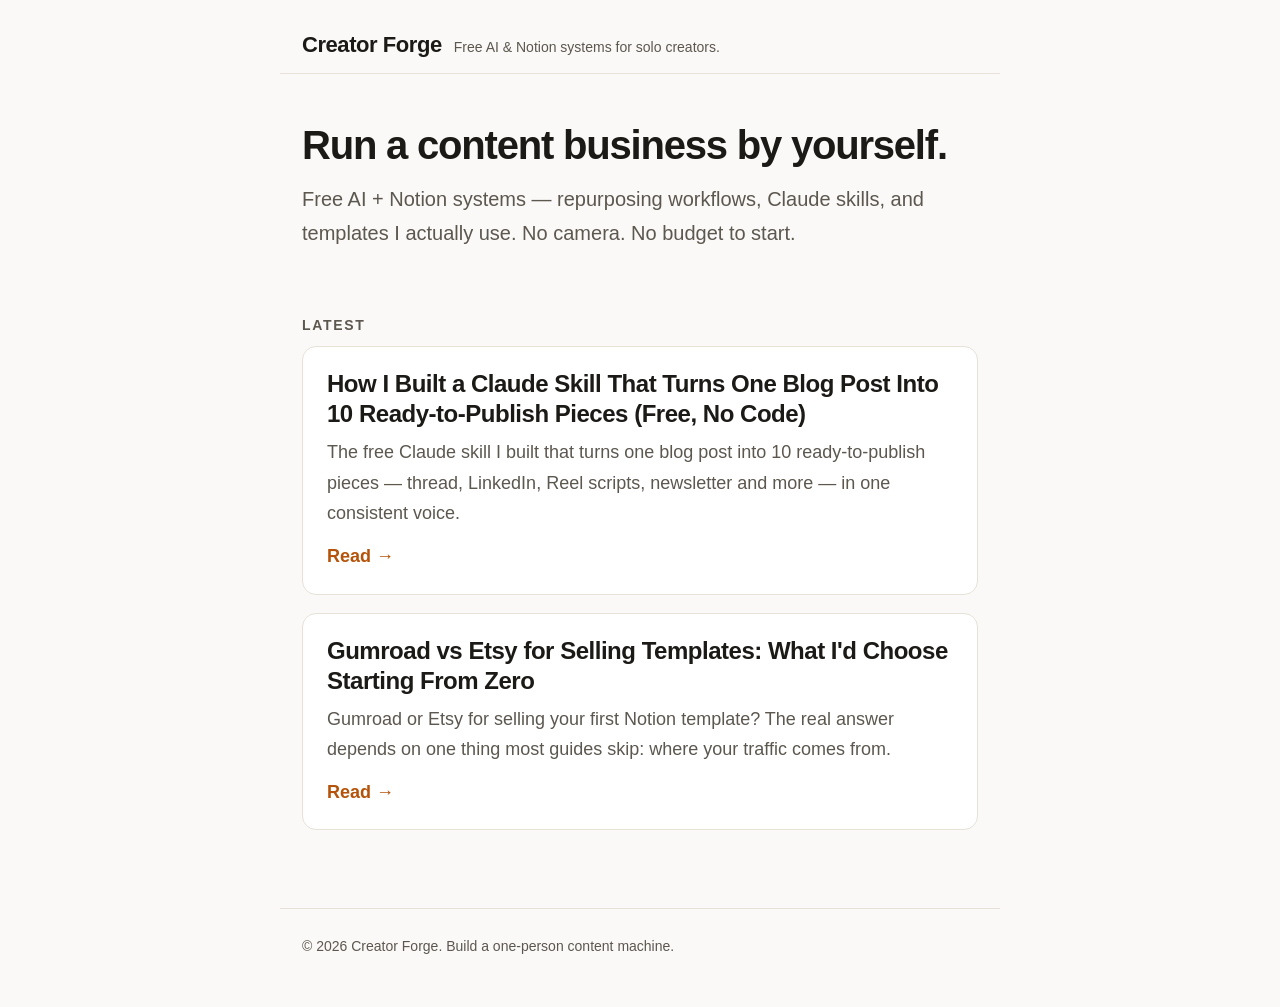
==== index.html @ 40d7f757 "Add files via upload" ====
<!DOCTYPE html>
<html lang="en">
<head>
<meta charset="utf-8">
<meta name="viewport" content="width=device-width, initial-scale=1">
<title>Creator Forge | Creator Forge</title>
<meta name="description" content="Free AI and Notion systems for solo and faceless content creators. Repurposing workflows, Claude skills, and templates to run a one-person business.">
<meta property="og:title" content="Creator Forge">
<meta property="og:description" content="Free AI and Notion systems for solo and faceless content creators. Repurposing workflows, Claude skills, and templates to run a one-person business.">
<meta property="og:type" content="website">
<link rel="stylesheet" href="styles.css">
</head>
<body>
<header class="site-header">
  <a class="brand" href="index.html">Creator Forge</a>
  <span class="tagline">Free AI &amp; Notion systems for solo creators.</span>
</header>
<main>
<section class="hero">
  <h1>Run a content business by yourself.</h1>
  <p>Free AI + Notion systems &mdash; repurposing workflows, Claude skills, and templates I actually use. No camera. No budget to start.</p>
</section>
<section class="posts">
  <h2 class="posts-title">Latest</h2>
  <ul class="cards">
    <li class="card">
      <h2><a href="claude-skill-repurpose-content.html">How I Built a Claude Skill That Turns One Blog Post Into 10 Ready-to-Publish Pieces (Free, No Code)</a></h2>
      <p>The free Claude skill I built that turns one blog post into 10 ready-to-publish pieces — thread, LinkedIn, Reel scripts, newsletter and more — in one consistent voice.</p>
      <a class="readmore" href="claude-skill-repurpose-content.html">Read &rarr;</a>
    </li>
    <li class="card">
      <h2><a href="gumroad-vs-etsy-templates.html">Gumroad vs Etsy for Selling Templates: What I&#x27;d Choose Starting From Zero</a></h2>
      <p>Gumroad or Etsy for selling your first Notion template? The real answer depends on one thing most guides skip: where your traffic comes from.</p>
      <a class="readmore" href="gumroad-vs-etsy-templates.html">Read &rarr;</a>
    </li>
  </ul>
</section>
</main>
<footer class="site-footer">
  <p>&copy; 2026 Creator Forge. Build a one-person content machine.</p>
</footer>
</body>
</html>
---- styles.css ----
:root{
  --bg:#faf9f7; --ink:#1c1a17; --muted:#5c574f; --accent:#d97706; --accent-dark:#b45309;
  --card:#ffffff; --border:#e7e2d9; --maxw:720px;
}
*{box-sizing:border-box}
html{-webkit-text-size-adjust:100%}
body{
  margin:0; background:var(--bg); color:var(--ink);
  font-family:-apple-system,BlinkMacSystemFont,"Segoe UI",Roboto,Helvetica,Arial,sans-serif;
  line-height:1.7; font-size:18px;
}
a{color:var(--accent-dark); text-decoration:none}
a:hover{text-decoration:underline}
main{max-width:var(--maxw); margin:0 auto; padding:0 22px}

/* header */
.site-header{
  max-width:var(--maxw); margin:0 auto; padding:26px 22px 10px;
  display:flex; align-items:baseline; gap:12px; flex-wrap:wrap;
  border-bottom:1px solid var(--border);
}
.brand{font-weight:800; font-size:22px; color:var(--ink); letter-spacing:-.02em}
.brand:hover{text-decoration:none; color:var(--accent-dark)}
.tagline{color:var(--muted); font-size:14px}

/* hero */
.hero{padding:48px 0 20px}
.hero h1{font-size:40px; line-height:1.15; letter-spacing:-.03em; margin:0 0 14px}
.hero p{font-size:20px; color:var(--muted); margin:0}

/* post list */
.posts{padding:20px 0 60px}
.posts-title{font-size:14px; text-transform:uppercase; letter-spacing:.12em; color:var(--muted); margin:24px 0 8px}
.cards{list-style:none; margin:0; padding:0}
.card{background:var(--card); border:1px solid var(--border); border-radius:14px; padding:22px 24px; margin:0 0 18px}
.card h2{margin:0 0 8px; font-size:24px; line-height:1.25; letter-spacing:-.02em}
.card h2 a{color:var(--ink)}
.card h2 a:hover{color:var(--accent-dark)}
.card p{margin:0 0 12px; color:var(--muted)}
.readmore{font-weight:600}

/* article */
.post{padding:40px 0 64px}
.post h1{font-size:34px; line-height:1.2; letter-spacing:-.03em; margin:0 0 24px}
.post h2{font-size:25px; letter-spacing:-.02em; margin:40px 0 12px}
.post h3{font-size:20px; margin:30px 0 10px}
.post p{margin:0 0 18px}
.post ul,.post ol{margin:0 0 18px; padding-left:24px}
.post li{margin:0 0 8px}
.post blockquote{
  margin:22px 0; padding:14px 20px; border-left:3px solid var(--accent);
  background:#fff; border-radius:0 10px 10px 0; color:#2a2620;
}
.post blockquote p{margin:0 0 10px}
.post blockquote p:last-child{margin:0}
.post strong{color:var(--ink)}
.post a{border-bottom:1px solid rgba(180,83,9,.35)}
.post a:hover{border-bottom-color:var(--accent-dark); text-decoration:none}
.post code{background:#f0ece4; padding:2px 6px; border-radius:5px; font-size:.9em}

/* footer */
.site-footer{
  max-width:var(--maxw); margin:0 auto; padding:26px 22px 48px;
  border-top:1px solid var(--border); color:var(--muted); font-size:14px;
}
.site-footer p{margin:0}

@media (max-width:560px){
  body{font-size:17px}
  .hero h1{font-size:32px}
  .hero p{font-size:18px}
  .post h1{font-size:28px}
}
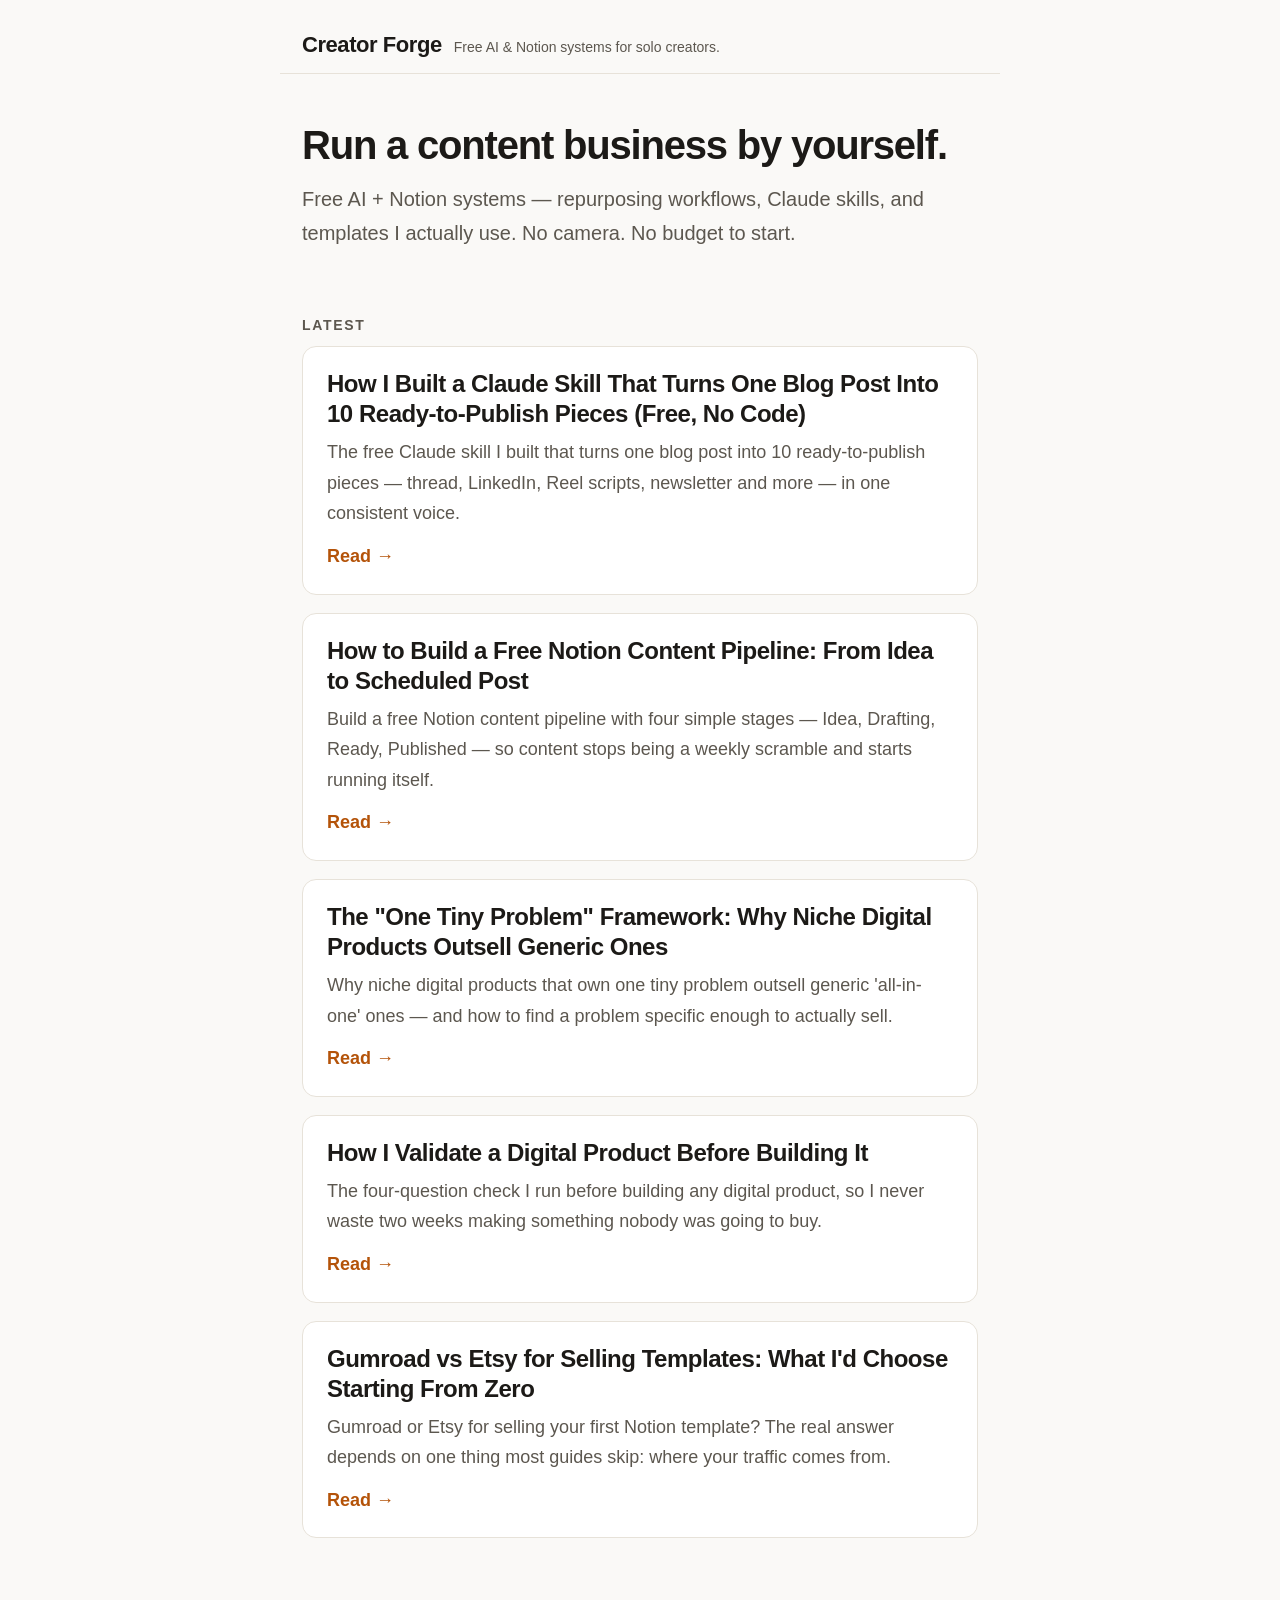
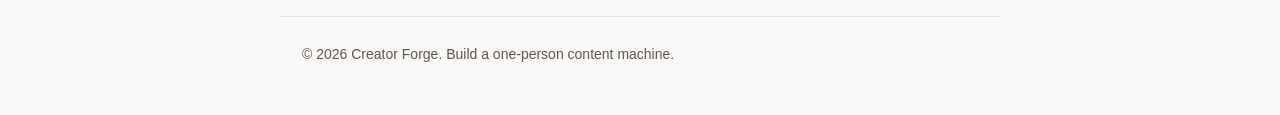
==== commit 7fad1634: "Add files via upload" ====
--- a/index.html
+++ b/index.html
@@ -29,6 +29,21 @@
       <a class="readmore" href="claude-skill-repurpose-content.html">Read &rarr;</a>
     </li>
     <li class="card">
+      <h2><a href="notion-content-pipeline.html">How to Build a Free Notion Content Pipeline: From Idea to Scheduled Post</a></h2>
+      <p>Build a free Notion content pipeline with four simple stages — Idea, Drafting, Ready, Published — so content stops being a weekly scramble and starts running itself.</p>
+      <a class="readmore" href="notion-content-pipeline.html">Read &rarr;</a>
+    </li>
+    <li class="card">
+      <h2><a href="one-tiny-problem-framework.html">The &quot;One Tiny Problem&quot; Framework: Why Niche Digital Products Outsell Generic Ones</a></h2>
+      <p>Why niche digital products that own one tiny problem outsell generic &#x27;all-in-one&#x27; ones — and how to find a problem specific enough to actually sell.</p>
+      <a class="readmore" href="one-tiny-problem-framework.html">Read &rarr;</a>
+    </li>
+    <li class="card">
+      <h2><a href="validate-before-building.html">How I Validate a Digital Product Before Building It</a></h2>
+      <p>The four-question check I run before building any digital product, so I never waste two weeks making something nobody was going to buy.</p>
+      <a class="readmore" href="validate-before-building.html">Read &rarr;</a>
+    </li>
+    <li class="card">
       <h2><a href="gumroad-vs-etsy-templates.html">Gumroad vs Etsy for Selling Templates: What I&#x27;d Choose Starting From Zero</a></h2>
       <p>Gumroad or Etsy for selling your first Notion template? The real answer depends on one thing most guides skip: where your traffic comes from.</p>
       <a class="readmore" href="gumroad-vs-etsy-templates.html">Read &rarr;</a>
